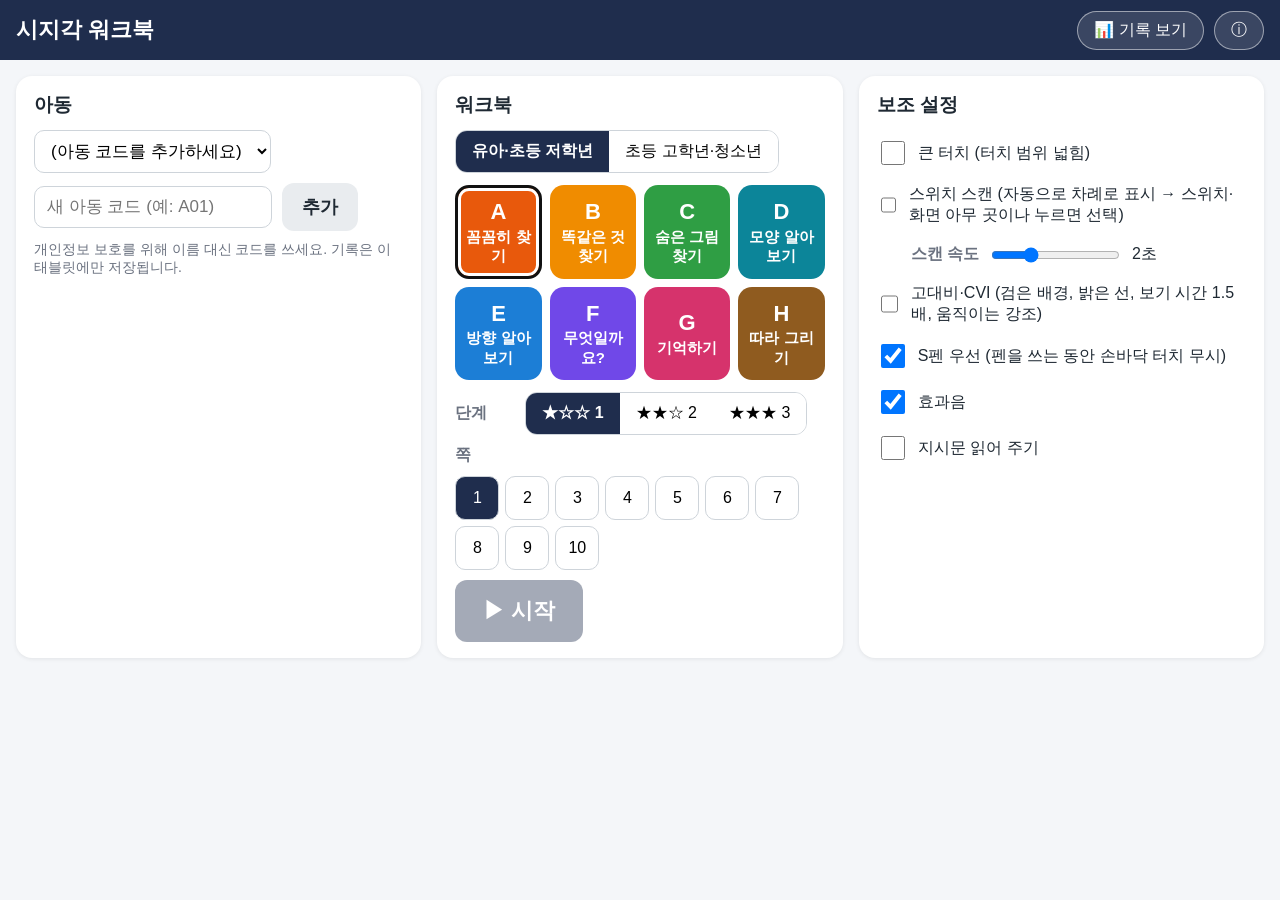
==== index.html @ 640f5116 "시지각 워크북 앱 첫 배포 인쇄 워크북과 같은 문항 엔진을 쓰는 갤럭시탭용 PWA. 터치·S펜 채점, 스위치 스캔, 고대비·CVI, 기기 내 회기 기록.  Co-Authored-B" ====
<!doctype html>
<html lang="ko">
<head>
<meta charset="utf-8">
<meta name="viewport" content="width=device-width, initial-scale=1, maximum-scale=1, user-scalable=no, viewport-fit=cover">
<meta name="theme-color" content="#1f2d4d">
<meta name="mobile-web-app-capable" content="yes">
<title>시지각 워크북</title>
<link rel="manifest" href="manifest.json">
<link rel="icon" href="icons/app-icon.svg">
<link rel="stylesheet" href="css/app.css">
</head>
<body>
<!-- 치료사 시작 화면 -->
<section id="home" class="screen on">
  <header class="topbar">
    <h1>시지각 워크북</h1>
    <div class="sp"></div>
    <button id="btnRecords" class="pill">📊 기록 보기</button>
    <button id="btnInfo" class="pill">ⓘ</button>
  </header>
  <div class="home-body">
    <div class="card">
      <h2>아동</h2>
      <div class="row">
        <select id="childSel"></select>
        <input id="childNew" placeholder="새 아동 코드 (예: A01)" maxlength="12">
        <button id="childAdd" class="btn">추가</button>
      </div>
      <p class="hint">개인정보 보호를 위해 이름 대신 코드를 쓰세요. 기록은 이 태블릿에만 저장됩니다.</p>
    </div>
    <div class="card">
      <h2>워크북</h2>
      <div class="seg" id="themeSeg"><button data-v="kid">유아·초등 저학년</button><button data-v="teen">초등 고학년·청소년</button></div>
      <div id="areaGrid" class="area-grid"></div>
      <div class="row">
        <span class="lbl">단계</span>
        <div class="seg" id="levelSeg"><button data-v="1">★☆☆ 1</button><button data-v="2">★★☆ 2</button><button data-v="3">★★★ 3</button></div>
      </div>
      <div class="row">
        <span class="lbl">쪽</span>
        <div id="pageRow" class="pages"></div>
      </div>
      <button id="btnStart" class="btn big">▶ 시작</button>
    </div>
    <div class="card">
      <h2>보조 설정</h2>
      <label class="tog"><input type="checkbox" id="optBig"> 큰 터치 (터치 범위 넓힘)</label>
      <label class="tog"><input type="checkbox" id="optScan"> 스위치 스캔 (자동으로 차례로 표시 → 스위치·화면 아무 곳이나 누르면 선택)</label>
      <div class="row sub"><span class="lbl">스캔 속도</span><input type="range" id="optScanSec" min="0.8" max="5" step="0.2"><output id="optScanOut"></output></div>
      <label class="tog"><input type="checkbox" id="optCvi"> 고대비·CVI (검은 배경, 밝은 선, 보기 시간 1.5배, 움직이는 강조)</label>
      <label class="tog"><input type="checkbox" id="optPen"> S펜 우선 (펜을 쓰는 동안 손바닥 터치 무시)</label>
      <label class="tog"><input type="checkbox" id="optSound"> 효과음</label>
      <label class="tog"><input type="checkbox" id="optTts"> 지시문 읽어 주기</label>
    </div>
  </div>
</section>

<!-- 활동 화면 -->
<section id="play" class="screen">
  <header class="topbar play-bar">
    <button id="btnHome" class="home-btn" title="길게 누르면 끝내기">🏠<i></i></button>
    <div id="playTitle" class="ptitle"></div>
    <div id="progress" class="progress"></div>
    <button id="btnSpeak" class="pill">🔊</button>
  </header>
  <div id="instr" class="instr"></div>
  <div id="stage" class="stage"></div>
  <div id="tools" class="tools"></div>
</section>

<!-- 결과 -->
<section id="result" class="screen">
  <div class="result-card">
    <div id="resEmoji" class="res-emoji"></div>
    <h2 id="resTitle"></h2>
    <div id="resStats" class="res-stats"></div>
    <div class="row center">
      <button id="btnAgain" class="btn">다시 하기</button>
      <button id="btnNext" class="btn big">다음 쪽 ▶</button>
      <button id="btnToHome" class="btn">처음으로</button>
    </div>
  </div>
</section>

<!-- 기록 -->
<section id="records" class="screen">
  <header class="topbar">
    <button id="btnRecBack" class="pill">← 돌아가기</button>
    <h1>기록</h1>
    <div class="sp"></div>
    <select id="recChild"></select>
    <button id="btnDelChild" class="pill">🗑 이 아동 삭제</button>
  </header>
  <div class="rec-body">
    <div class="card"><h2>영역·단계별 최근 정답률</h2><div id="recMatrix"></div><p class="hint">최근 3회 평균. 90% 이상을 두 번 연속 넘으면 다음 단계를 권합니다.</p></div>
    <div class="card"><h2>회기 목록</h2><div id="recList"></div></div>
  </div>
</section>

<!-- 정보 -->
<dialog id="info">
  <h2>시지각 워크북</h2>
  <p>장애 소아청소년의 시지각 향상을 위한 치료용 워크북입니다. 인쇄용 워크북과 같은 문항이 나옵니다(쪽 번호가 같으면 같은 문항).</p>
  <p>끝내기: 활동 중 왼쪽 위 🏠를 1초 동안 누르세요.</p>
  <p class="small">그림: OpenMoji (openmoji.org) — CC BY-SA 4.0. 격자·도형·미로 등은 프로그램으로 새로 만든 것입니다.</p>
  <button class="btn" onclick="this.closest('dialog').close()">닫기</button>
</dialog>

<script src="js/icons.js"></script>
<script src="js/core.js"></script>
<script src="js/tasks.js"></script>
<script src="js/app.js"></script>
</body>
</html>
---- css/app.css ----
:root { --bg: #f4f6f9; --card: #fff; --ink: #1f2933; --muted: #6b7280; --acc: #1f2d4d; --ok: #2f9e44; --bad: #e03131; --scan: #f59f00; }
* { box-sizing: border-box; -webkit-tap-highlight-color: transparent; }
html, body { margin: 0; height: 100%; background: var(--bg); color: var(--ink); font-family: "Malgun Gothic", "Noto Sans KR", sans-serif; overscroll-behavior: none; }
button, select, input { font: inherit; }
[hidden] { display: none !important; }

.screen { display: none; height: 100dvh; flex-direction: column; }
.screen.on { display: flex; }
.topbar { display: flex; align-items: center; gap: 10px; padding: 10px 16px; background: var(--acc); color: #fff; flex: none; min-height: 60px; }
.topbar h1 { font-size: 22px; margin: 0; }
.sp { flex: 1; }
.pill { border: 1px solid rgba(255,255,255,.5); background: rgba(255,255,255,.12); color: #fff; border-radius: 999px; padding: 8px 16px; font-size: 16px; cursor: pointer; }
.btn { border: 0; background: #e9ecef; color: var(--ink); border-radius: 12px; padding: 12px 20px; font-size: 18px; font-weight: 700; cursor: pointer; }
.btn.big { background: var(--acc); color: #fff; font-size: 22px; padding: 16px 28px; }
.btn.okc { background: var(--ok); color: #fff; }
.btn:disabled { opacity: .4; }

/* 시작 화면 */
.home-body, .rec-body { flex: 1; overflow: auto; padding: 16px; display: grid; gap: 16px; grid-template-columns: repeat(auto-fit, minmax(340px, 1fr)); align-content: start; }
.card { background: var(--card); border-radius: 16px; padding: 16px 18px; box-shadow: 0 1px 4px rgba(0,0,0,.08); }
.card h2 { margin: 0 0 12px; font-size: 19px; }
.row { display: flex; align-items: center; gap: 10px; flex-wrap: wrap; margin: 10px 0; }
.row.center { justify-content: center; }
.row.sub { margin-left: 34px; }
.lbl { min-width: 60px; font-weight: 700; color: var(--muted); }
.hint { color: var(--muted); font-size: 14px; margin: 6px 0 0; }
select, input[type=text], input:not([type]) { padding: 10px 12px; border-radius: 10px; border: 1px solid #ced4da; font-size: 17px; background: #fff; }
.seg { display: inline-flex; border-radius: 12px; overflow: hidden; border: 1px solid #ced4da; }
.seg button { border: 0; background: #fff; padding: 10px 16px; font-size: 16px; cursor: pointer; }
.seg button.on { background: var(--acc); color: #fff; font-weight: 700; }
.area-grid { display: grid; grid-template-columns: repeat(4, 1fr); gap: 8px; margin: 12px 0; }
.area-grid button { border: 3px solid transparent; border-radius: 14px; padding: 10px 6px; color: #fff; font-size: 15px; font-weight: 700; cursor: pointer; min-height: 70px; line-height: 1.3; }
.area-grid button b { display: block; font-size: 22px; }
.area-grid button.on { border-color: #111; box-shadow: 0 0 0 3px #fff inset; }
.pages { display: flex; flex-wrap: wrap; gap: 6px; }
.pages button { width: 44px; height: 44px; border-radius: 10px; border: 1px solid #ced4da; background: #fff; font-size: 16px; cursor: pointer; position: relative; }
.pages button.on { background: var(--acc); color: #fff; }
.pages button.done::after { content: "✓"; position: absolute; top: -6px; right: -4px; font-size: 13px; color: var(--ok); background: #fff; border-radius: 50%; }
.tog { display: flex; align-items: center; gap: 10px; padding: 8px 0; font-size: 16px; }
.tog input { width: 24px; height: 24px; }

/* 활동 화면 */
.play-bar { gap: 14px; }
.home-btn { position: relative; width: 52px; height: 44px; border-radius: 12px; border: 0; background: rgba(255,255,255,.15); font-size: 22px; cursor: pointer; overflow: hidden; }
.home-btn i { position: absolute; left: 0; bottom: 0; height: 4px; width: 0; background: #ffd43b; }
.ptitle { font-weight: 700; font-size: 18px; white-space: nowrap; }
.progress { flex: 1; display: flex; gap: 6px; justify-content: center; }
.progress span { width: 14px; height: 14px; border-radius: 50%; background: rgba(255,255,255,.3); }
.progress span.cur { background: #fff; transform: scale(1.3); }
.progress span.ok { background: #51cf66; }
.progress span.bad { background: #ffa94d; }
.instr { flex: none; padding: 10px 20px; font-size: 20px; font-weight: 700; background: #fff; border-bottom: 1px solid #e9ecef; }
.stage { flex: 1; min-height: 0; display: flex; align-items: center; justify-content: center; padding: 12px; position: relative; touch-action: none; }
.wrap { position: relative; background: #fff; border-radius: 12px; box-shadow: 0 1px 6px rgba(0,0,0,.08); }
.wrap svg { position: absolute; inset: 0; width: 100%; height: 100%; display: block; }
.wrap svg.ov { touch-action: none; }
.hitbox { fill: none; stroke: none; }
.tools { flex: none; display: flex; gap: 10px; justify-content: center; padding: 10px; min-height: 0; }
.tools:empty { display: none; }
.tools .sw { width: 46px; height: 46px; border-radius: 50%; border: 3px solid #fff; box-shadow: 0 0 0 2px #adb5bd; cursor: pointer; }
.tools .sw.on { box-shadow: 0 0 0 4px var(--acc); }
.countdown { position: absolute; left: 12px; right: 12px; bottom: 4px; height: 8px; background: #e9ecef; border-radius: 4px; overflow: hidden; }
.countdown i { display: block; height: 100%; background: var(--acc); width: 100%; }
.msg { position: absolute; top: 12px; left: 50%; transform: translateX(-50%); background: #fff3bf; padding: 8px 16px; border-radius: 10px; font-weight: 700; z-index: 2; }

/* 표시(오버레이) */
.mk-ok { fill: rgba(47,158,68,.14); stroke: var(--ok); stroke-width: 1.1; }
.mk-bad { fill: rgba(224,49,49,.18); stroke: var(--bad); stroke-width: 1.1; animation: shake .35s; }
.mk-scan { fill: rgba(245,159,0,.18); stroke: var(--scan); stroke-width: 1.6; }
.mk-cue { fill: none; stroke: var(--scan); stroke-width: 1.4; }
.ink { fill: none; stroke: #1971c2; stroke-linecap: round; stroke-linejoin: round; }
.snap { stroke: #1971c2; stroke-linecap: round; }
.miss { stroke: var(--ok); stroke-dasharray: 1.5 1.2; stroke-linecap: round; }
.extra { stroke: var(--bad); stroke-linecap: round; }
@keyframes shake { 0%,100% { transform: translateX(0); } 25% { transform: translateX(-1.2px); } 75% { transform: translateX(1.2px); } }
@keyframes pulse { 0%,100% { stroke-opacity: 1; } 50% { stroke-opacity: .25; } }
.pulse { animation: pulse 1s infinite; }

/* 결과 */
#result { align-items: center; justify-content: center; }
.result-card { background: #fff; border-radius: 20px; padding: 30px 40px; text-align: center; box-shadow: 0 2px 12px rgba(0,0,0,.1); max-width: 92vw; }
.res-emoji { font-size: 72px; }
.res-stats { font-size: 20px; line-height: 1.8; margin: 10px 0 20px; }

/* 기록 */
table.rec { width: 100%; border-collapse: collapse; font-size: 15px; }
table.rec th, table.rec td { border-bottom: 1px solid #e9ecef; padding: 8px 6px; text-align: center; }
table.rec th { color: var(--muted); font-weight: 700; }
.bar { height: 16px; border-radius: 4px; background: #e9ecef; overflow: hidden; min-width: 60px; }
.bar i { display: block; height: 100%; }
.up { color: var(--ok); font-weight: 700; }
dialog { border: 0; border-radius: 16px; max-width: 520px; line-height: 1.6; }
dialog .small { color: var(--muted); font-size: 14px; }

/* 고대비·CVI */
body.cvi #play { background: #000; }
body.cvi .instr { background: #000; color: #ffd43b; border-color: #333; font-size: 24px; }
body.cvi .wrap { background: #000; box-shadow: none; }
body.cvi .wrap svg.content { filter: invert(1) hue-rotate(180deg) contrast(1.25) saturate(1.3); }
body.cvi .mk-ok { stroke: #69db7c; stroke-width: 1.8; fill: rgba(105,219,124,.2); }
body.cvi .mk-scan, body.cvi .mk-cue { stroke: #ffd43b; stroke-width: 2.2; }
body.cvi .ink, body.cvi .snap { stroke: #ffd43b; }
body.cvi .tools { background: #000; }
body.cvi .tools .btn { background: #222; color: #ffd43b; border: 2px solid #ffd43b; }
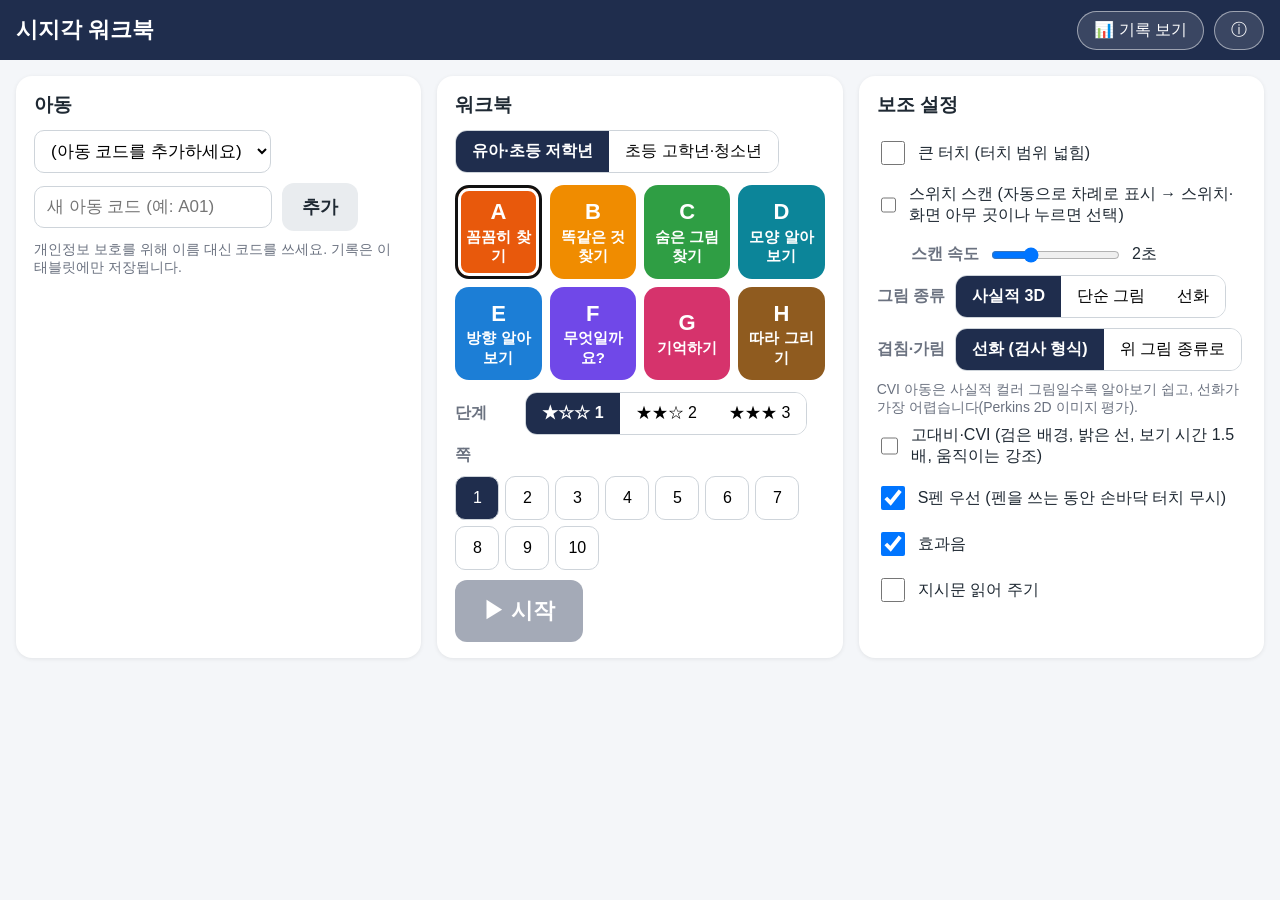
==== commit 04870603: "사실적 3D 그림 적용과 그림 사실성 설정 - Microsoft Fluent Emoji 3D(MIT) 213개를 기본 그림으로 사용 - 그림 종류(사실적 3D·단순 그림·선화)와 " ====
--- a/index.html
+++ b/index.html
@@ -48,6 +48,9 @@
       <label class="tog"><input type="checkbox" id="optBig"> 큰 터치 (터치 범위 넓힘)</label>
       <label class="tog"><input type="checkbox" id="optScan"> 스위치 스캔 (자동으로 차례로 표시 → 스위치·화면 아무 곳이나 누르면 선택)</label>
       <div class="row sub"><span class="lbl">스캔 속도</span><input type="range" id="optScanSec" min="0.8" max="5" step="0.2"><output id="optScanOut"></output></div>
+      <div class="row"><span class="lbl">그림 종류</span><div class="seg" id="picSeg"><button data-v="3d">사실적 3D</button><button data-v="flat">단순 그림</button><button data-v="line">선화</button></div></div>
+      <div class="row"><span class="lbl">겹침·가림</span><div class="seg" id="lineSeg"><button data-v="line">선화 (검사 형식)</button><button data-v="real">위 그림 종류로</button></div></div>
+      <p class="hint">CVI 아동은 사실적 컬러 그림일수록 알아보기 쉽고, 선화가 가장 어렵습니다(Perkins 2D 이미지 평가).</p>
       <label class="tog"><input type="checkbox" id="optCvi"> 고대비·CVI (검은 배경, 밝은 선, 보기 시간 1.5배, 움직이는 강조)</label>
       <label class="tog"><input type="checkbox" id="optPen"> S펜 우선 (펜을 쓰는 동안 손바닥 터치 무시)</label>
       <label class="tog"><input type="checkbox" id="optSound"> 효과음</label>
@@ -103,7 +106,7 @@
   <h2>시지각 워크북</h2>
   <p>장애 소아청소년의 시지각 향상을 위한 치료용 워크북입니다. 인쇄용 워크북과 같은 문항이 나옵니다(쪽 번호가 같으면 같은 문항).</p>
   <p>끝내기: 활동 중 왼쪽 위 🏠를 1초 동안 누르세요.</p>
-  <p class="small">그림: OpenMoji (openmoji.org) — CC BY-SA 4.0. 격자·도형·미로 등은 프로그램으로 새로 만든 것입니다.</p>
+  <p class="small">사실적 3D 그림: Microsoft Fluent Emoji 3D — MIT License. 단순 그림·선화: OpenMoji (openmoji.org) — CC BY-SA 4.0. 격자·도형·미로 등은 프로그램으로 새로 만든 것입니다.</p>
   <button class="btn" onclick="this.closest('dialog').close()">닫기</button>
 </dialog>
 
--- a/css/app.css
+++ b/css/app.css
@@ -97,6 +97,8 @@
 body.cvi .instr { background: #000; color: #ffd43b; border-color: #333; font-size: 24px; }
 body.cvi .wrap { background: #000; box-shadow: none; }
 body.cvi .wrap svg.content { filter: invert(1) hue-rotate(180deg) contrast(1.25) saturate(1.3); }
+/* 사진·3D 그림은 반전되지 않도록 한 번 더 뒤집어 원래 색으로 (선화는 흰 선이 되게 그대로 둠) */
+body.cvi .wrap svg.content image.pic { filter: invert(1) hue-rotate(180deg); }
 body.cvi .mk-ok { stroke: #69db7c; stroke-width: 1.8; fill: rgba(105,219,124,.2); }
 body.cvi .mk-scan, body.cvi .mk-cue { stroke: #ffd43b; stroke-width: 2.2; }
 body.cvi .ink, body.cvi .snap { stroke: #ffd43b; }
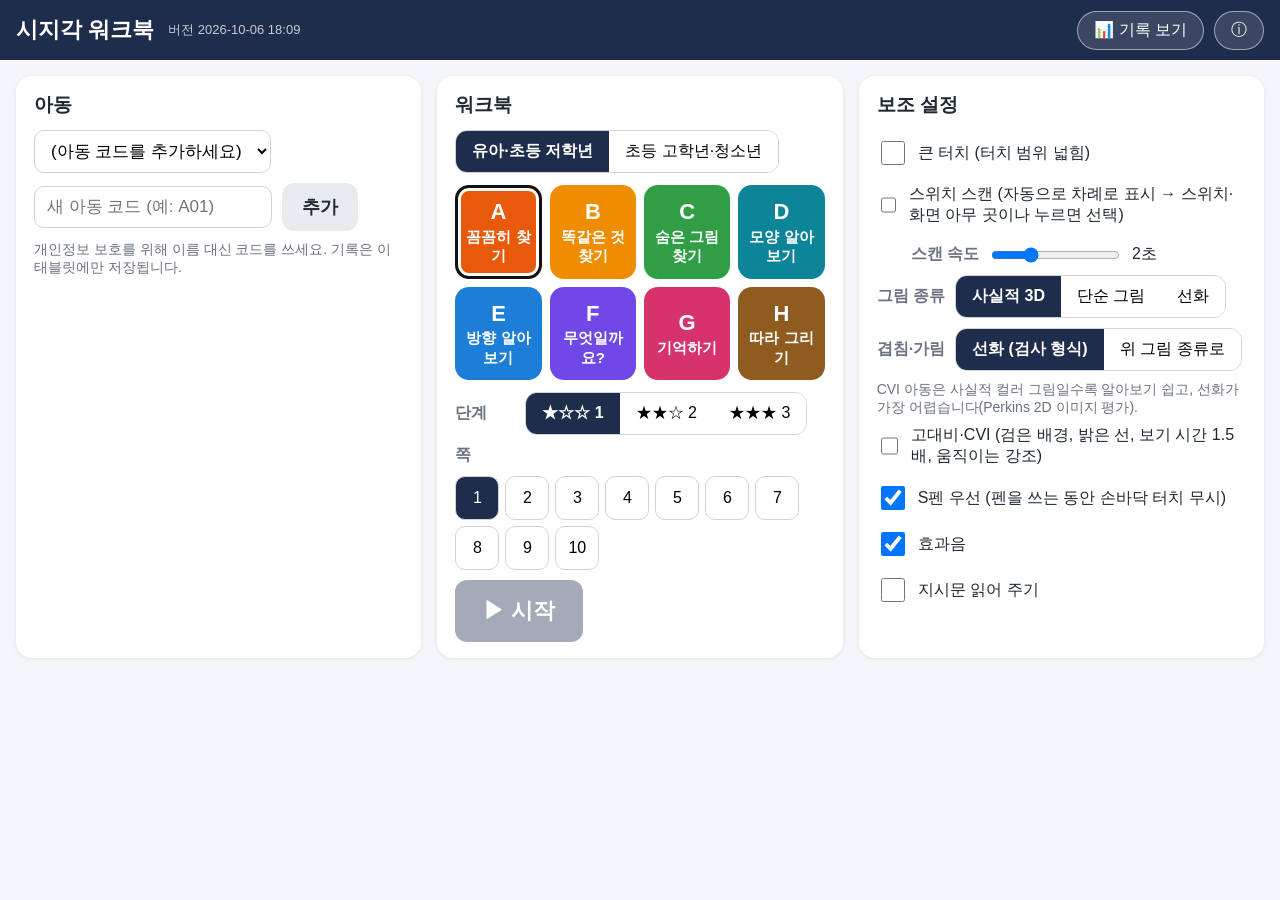
==== commit 991de36d: "활동 12종 추가, 앱 전용 지시문, 버전 표시 - 생활·글자: 장보기 목록·메뉴판 찾기, 글꼴이 달라도 같은 글자, 지도 길 찾기 - 공간·기억: 쌓기나무, 칠교(끌어 맞추기)," ====
--- a/index.html
+++ b/index.html
@@ -15,6 +15,7 @@
 <section id="home" class="screen on">
   <header class="topbar">
     <h1>시지각 워크북</h1>
+    <span id="appVer" class="ver"></span>
     <div class="sp"></div>
     <button id="btnRecords" class="pill">📊 기록 보기</button>
     <button id="btnInfo" class="pill">ⓘ</button>
@@ -58,6 +59,8 @@
     </div>
   </div>
 </section>
+
+<div id="updBanner" class="upd" hidden>새 버전을 받았어요. <button class="btn big" onclick="location.reload()">지금 적용</button></div>
 
 <!-- 활동 화면 -->
 <section id="play" class="screen">
@@ -110,8 +113,10 @@
   <button class="btn" onclick="this.closest('dialog').close()">닫기</button>
 </dialog>
 
+<script src="js/version.js"></script>
 <script src="js/icons.js"></script>
 <script src="js/core.js"></script>
+<script src="js/outlines.js"></script>
 <script src="js/tasks.js"></script>
 <script src="js/app.js"></script>
 </body>
--- a/css/app.css
+++ b/css/app.css
@@ -104,3 +104,7 @@
 body.cvi .ink, body.cvi .snap { stroke: #ffd43b; }
 body.cvi .tools { background: #000; }
 body.cvi .tools .btn { background: #222; color: #ffd43b; border: 2px solid #ffd43b; }
+
+/* 버전 표시와 새 버전 알림 */
+.ver { font-size: 13px; opacity: .75; margin-left: 4px; }
+.upd { position: fixed; left: 50%; bottom: 20px; transform: translateX(-50%); z-index: 50; background: #fff3bf; border: 2px solid #f59f00; border-radius: 14px; padding: 12px 16px; font-size: 18px; font-weight: 700; display: flex; align-items: center; gap: 12px; box-shadow: 0 4px 16px rgba(0,0,0,.2); }
